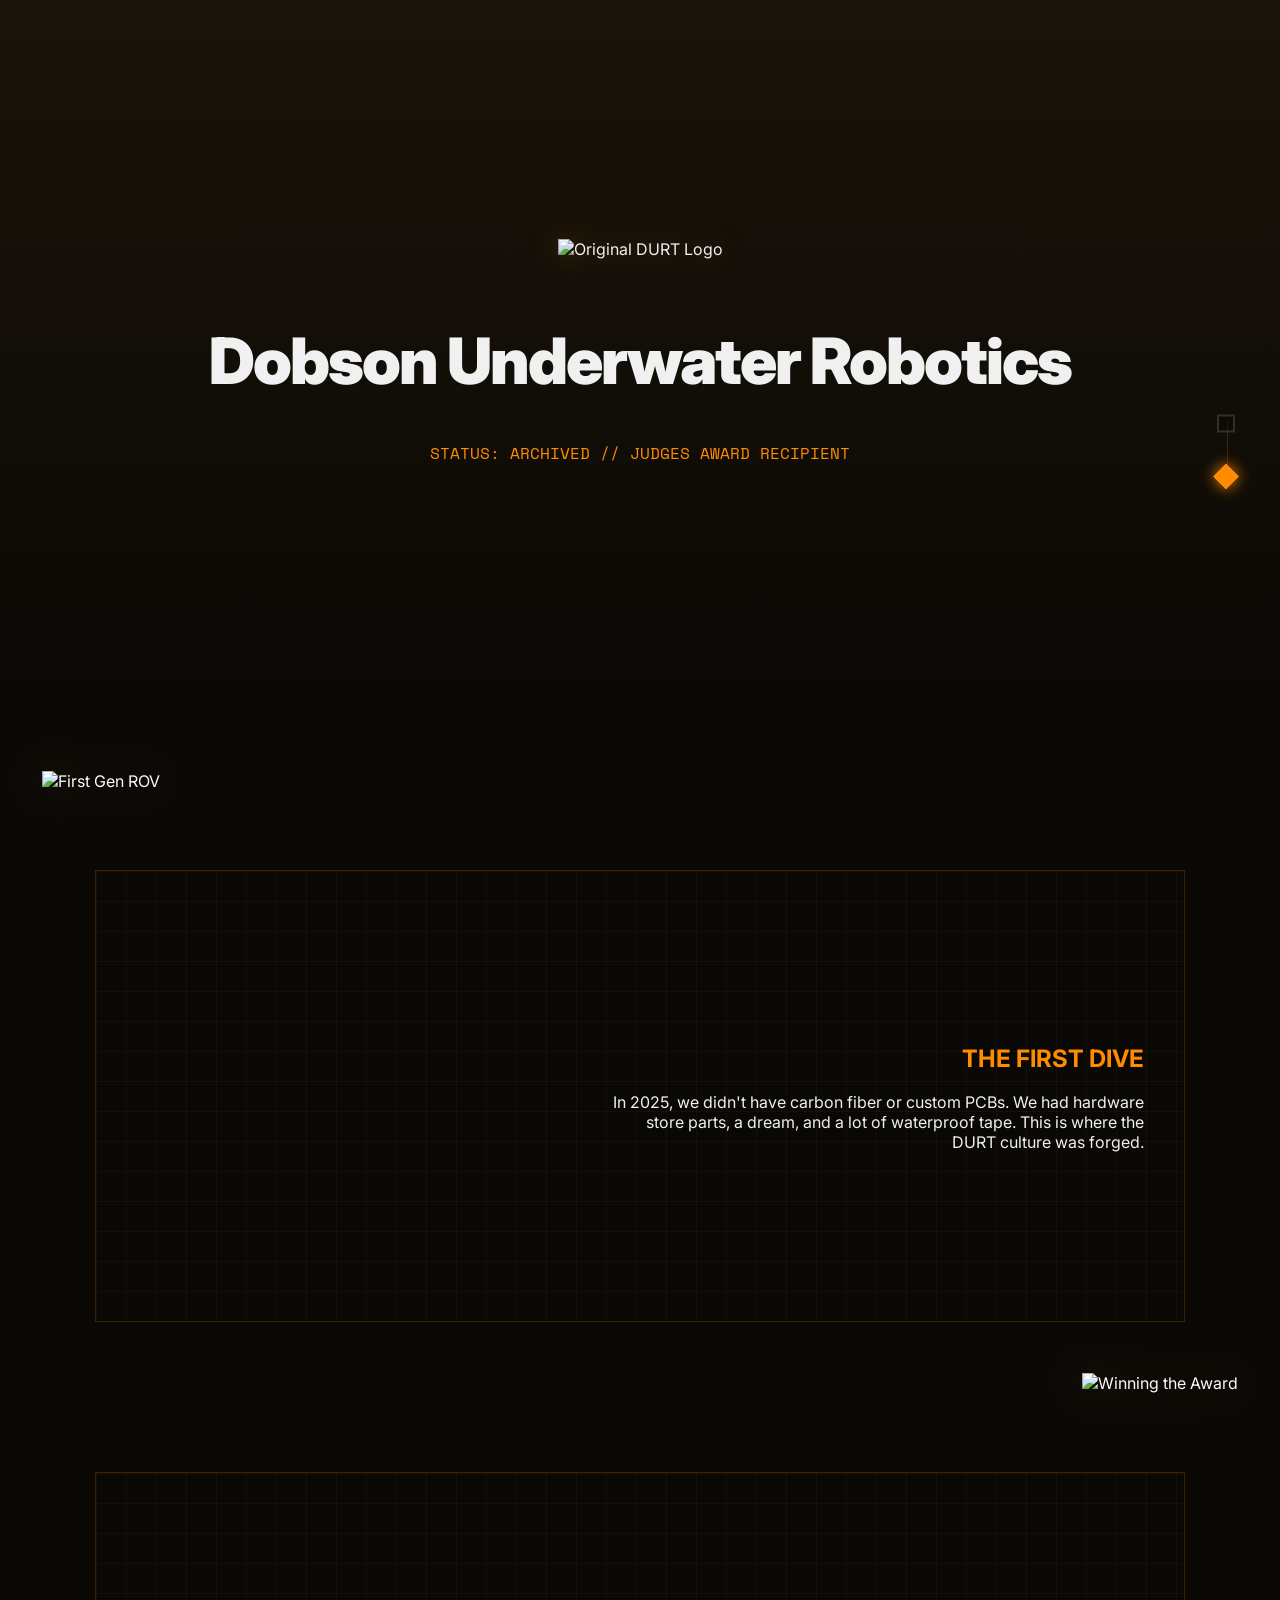
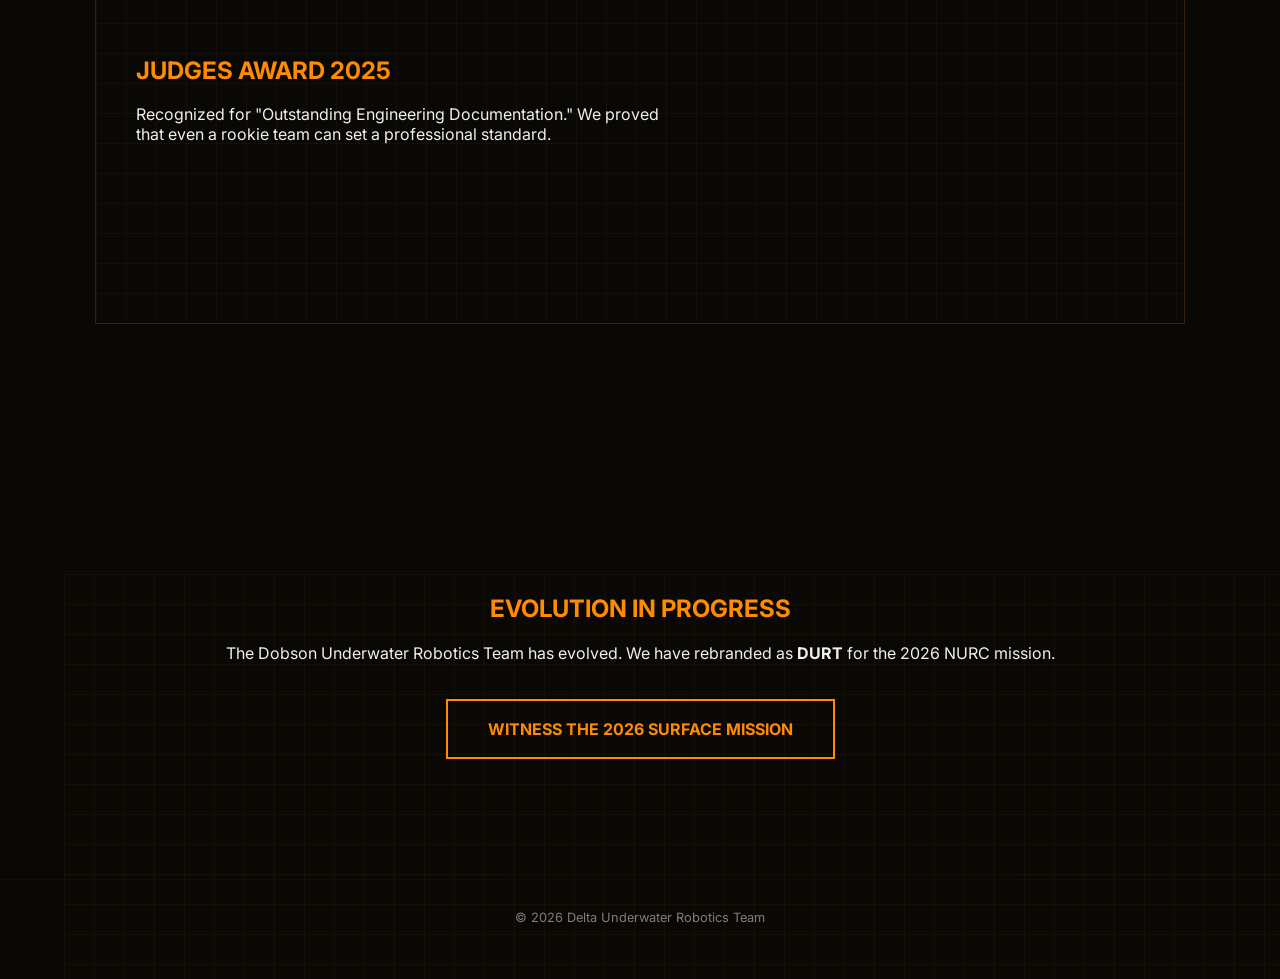
==== 2025.html @ 429af589 "Established Foundation for future additions" ====
<!doctype html>
<html lang="en">
  <head>
    <meta charset="UTF-8" />
    <meta name="viewport" content="width=device-width, initial-scale=1.0" />
    <title>DURT | The Roots 2025</title>
    <link rel="stylesheet" href="style.css" />
    <link
      href="https://fonts.googleapis.com/css2?family=Inter:wght@400;900&family=Space+Mono&display=swap"
      rel="stylesheet"
    />
  </head>
  <body class="roots-theme">
    <nav class="depth-nav">
      <div class="nav-track">
        <a href="index.html" class="nav-item" id="link-2026">
          <span class="nav-label">2026: SURFACE</span>
          <div class="nav-dot"></div>
        </a>
        <a href="2025.html" class="nav-item" id="link-2025">
          <span class="nav-label">2025: ROOTS</span>
          <div class="nav-dot"></div>
        </a>
      </div>
    </nav>
    <header class="roots-hero">
      <div class="reveal">
        <img src="old-logo.png" alt="Original DURT Logo" class="legacy-logo" />
        <h1 class="industrial-text">Dobson Underwater Robotics</h1>
        <p class="mono">STATUS: ARCHIVED // JUDGES AWARD RECIPIENT</p>
      </div>
    </header>
    <section class="blueprint-wrapper reveal">
      <div class="blueprint-grid"></div>
      <img
        src="v1-rov-cutout.png"
        alt="First Gen ROV"
        class="floating-img img-left"
      />
      <div class="caption cap-left">
        <strong>V.1 "The Mustang"</strong><br />PVC Chassis / Tethered Control
      </div>
      <div class="content content-right">
        <h2 class="orange-text">The First Dive</h2>
        <p>
          In 2025, we didn't have carbon fiber or custom PCBs. We had hardware
          store parts, a dream, and a lot of waterproof tape. This is where the
          DURT culture was forged.
        </p>
      </div>
    </section>
    <section class="blueprint-wrapper reveal">
      <div class="blueprint-grid"></div>
      <div class="content content-left">
        <h2 class="orange-text">Judges Award 2025</h2>
        <p>
          Recognized for "Outstanding Engineering Documentation." We proved that
          even a rookie team can set a professional standard.
        </p>
      </div>
      <img
        src="award-2025.png"
        alt="Winning the Award"
        class="floating-img img-right"
      />
    </section>
    <section class="rebrand-footer reveal">
      <div class="blueprint-grid"></div>
      <div class="footer-content">
        <h2 class="orange-text">Evolution in Progress</h2>
        <p>
          The Dobson Underwater Robotics Team has evolved. We have rebranded as
          <strong>DURT</strong> for the 2026 NURC mission.
        </p>
        <a href="index.html" class="rebrand-btn"
          >Witness the 2026 Surface Mission</a
        >
      </div>
    </section>
    <div class="bottom-bar">&copy; 2026 Delta Underwater Robotics Team</div>
    <script src="script.js"></script>
  </body>
</html>
---- style.css ----
/*! GLOBAL VARIABLES ==========================================================================*/
:root {
    --bg: #020b14;
    --accent: #48cae4;
    --deep-blue: #0b1e33;
    --gold: #ffcc00;
    --white: #e0f2f1;
}

body {
    background-color: var(--bg);
    color: var(--white);
    font-family: 'Inter', sans-serif;
    margin: 0;
    overflow-x: hidden;
}

/*! REVEAL ON SCROLL ==========================================================================*/
.reveal {
    opacity: 0;
    transform: translateY(40px);
    transition: 1s cubic-bezier(0.17, 0.67, 0.83, 0.67);
}

.reveal.active {
    opacity: 1;
    transform: translateY(0);
}

/*! DEPTH NAV ==================================================================================*/
.depth-nav {
    position: fixed;
    right: 40px;
    top: 50%;
    transform: translateY(-50%);
    z-index: 2000;
}

.nav-track {
    display: flex;
    flex-direction: column;
    align-items: flex-end;
    gap: 35px;
    position: relative;
    padding-right: 5px;
}

.nav-track::before {
    content: '';
    position: absolute;
    right: 12px;
    top: 5px;
    bottom: 5px;
    width: 1px;
    background: rgba(255, 255, 255, 0.1);
    z-index: -1;
}

.nav-item {
    display: flex;
    align-items: center;
    text-decoration: none;
    transition: 0.3s ease;
    opacity: 0.5;
}

.nav-item:hover,
.nav-active-state {
    opacity: 1;
}

.nav-label {
    font-size: 0.65rem;
    letter-spacing: 2px;
    font-weight: 900;
    margin-right: 15px;
    color: white;
    opacity: 0;
    transform: translateX(10px);
    transition: 0.3s ease;
    pointer-events: none;
}

.nav-item:hover .nav-label {
    opacity: 1;
    transform: translateX(0);
}

.nav-dot {
    width: 14px;
    height: 14px;
    border: 2px solid rgba(255, 255, 255, 0.3);
    background: var(--bg);
    transition: 0.4s cubic-bezier(0.175, 0.885, 0.32, 1.275);
    z-index: 2;
}

/*! 2026 DELTA PAGE ==================================================================================*/
.hero {
    height: 90vh;
    display: flex;
    align-items: center;
    justify-content: center;
    text-align: center;
    background: radial-gradient(circle at center, #0f2d4a 0%, var(--bg) 80%);
}

.hero-logo {
    width: 180px;
    margin-bottom: 20px;
    filter: drop-shadow(0 0 20px var(--accent));
}

.hero h1 {
    font-size: 4rem;
    font-weight: 900;
    margin: 0;
    text-transform: uppercase;
}

.wave-wrapper {
    position: relative;
    width: 85%;
    max-width: 1200px;
    height: 450px;
    margin: 200px auto;
    display: flex;
    align-items: center;
}

.wave-bg {
    position: absolute;
    width: 100%;
    height: 100%;
    background: var(--deep-blue);
    z-index: 1;
    transition: 0.5s ease;
}

.wave-left {
    border-radius: 30% 70% 70% 30% / 30% 30% 70% 70%;
    border-left: 5px solid var(--accent);
}

.wave-right {
    border-radius: 70% 30% 30% 70% / 30% 30% 70% 70%;
    border-right: 5px solid var(--accent);
}

body:not(.roots-theme) #link-2026 .nav-dot {
    background: var(--accent);
    border-color: var(--accent);
    box-shadow: 0 0 15px var(--accent);
    border-radius: 50% 50% 0 50%;
}

/*! 2025 DOBSON PAGE ==================================================================================*/
.roots-theme {
    --bg: #0a0805;
    --accent: #ff8c00;
    --industrial-gray: #2a2a2a;
    --white: #f0f0f0;
}

.roots-hero {
    height: 80vh;
    display: flex;
    align-items: center;
    justify-content: center;
    text-align: center;
    background: linear-gradient(to bottom, #1a140a, #0a0805);
}

.legacy-logo {
    width: 300px;
    margin-bottom: 20px;
    filter: drop-shadow(0 0 15px rgba(255, 140, 0, 0.3));
}

.industrial-text {
    font-weight: 900;
    letter-spacing: -2px;
    font-size: 4rem;
}

.blueprint-wrapper {
    position: relative;
    width: 85%;
    max-width: 1200px;
    height: 450px;
    margin: 150px auto;
    display: flex;
    align-items: center;
    border: 1px solid rgba(255, 140, 0, 0.2);
}

.blueprint-grid {
    position: absolute;
    width: 100%;
    height: 100%;
    background-image:
        linear-gradient(rgba(255, 140, 0, 0.05) 1px, transparent 1px),
        linear-gradient(90deg, rgba(255, 140, 0, 0.05) 1px, transparent 1px);
    background-size: 30px 30px;
    z-index: 1;
}

.roots-theme .nav-track::before {
    background: rgba(255, 140, 0, 0.2);
}

.roots-theme #link-2025 .nav-dot {
    background: #ff8c00;
    border-color: #ff8c00;
    box-shadow: 0 0 15px #ff8c00;
    transform: rotate(45deg);
    border-radius: 0;
}

/*! IMAGE CONTENT & POSITIONING ==========================================================================*/
.floating-img {
    position: absolute;
    top: -100px;
    height: 140%;
    z-index: 5;
    filter: drop-shadow(0 20px 40px rgba(0, 0, 0, 0.8));
    transition: transform 0.5s ease;
}

.img-left {
    left: -5%;
}

.img-right {
    right: -5%;
}

.roots-theme .floating-img {
    filter: drop-shadow(0 0 20px rgba(255, 140, 0, 0.2)) contrast(1.1);
}

.content {
    position: relative;
    z-index: 10;
    width: 50%;
    padding: 40px;
}

.content-right {
    margin-left: auto;
    text-align: right;
}

.content-left {
    margin-right: auto;
    text-align: left;
}

.caption {
    position: absolute;
    z-index: 20;
    background: var(--white);
    color: var(--bg);
    padding: 10px 15px;
    border-radius: 5px;
    font-size: 0.8rem;
    opacity: 0;
    transform: translateY(20px);
    transition: 0.4s;
}

.cap-left {
    left: 15%;
    top: -20px;
}

.cap-right {
    right: 15%;
    top: -20px;
}

.wave-wrapper:hover .caption,
.blueprint-wrapper:hover .caption {
    opacity: 1;
    transform: translateY(0);
}

.wave-wrapper:hover .floating-img,
.blueprint-wrapper:hover .floating-img {
    transform: scale(1.05) rotate(2deg);
}

/*! TIMELINE ==================================================================================*/
.timeline-section {
    padding: 100px 5%;
    text-align: center;
}

.timeline-container {
    display: flex;
    gap: 20px;
    overflow-x: auto;
    padding: 40px 0;
    scrollbar-width: none;
}

.timeline-card {
    min-width: 300px;
    background: rgba(255, 255, 255, 0.05);
    padding: 30px;
    border-radius: 20px;
    border-bottom: 4px solid var(--deep-blue);
}

.highlighted {
    border-color: var(--gold);
    background: rgba(255, 204, 0, 0.1);
}

/*! FOOTERS ==================================================================================*/
.donate-footer,
.rebrand-footer {
    position: relative;
    padding: 100px 5% 120px 5%;
    text-align: center;
    z-index: 10;
}

.donate-btn,
.rebrand-btn {
    position: relative;
    z-index: 100;
    display: inline-block;
    margin-top: 20px;
    padding: 18px 40px;
    text-decoration: none;
    font-weight: bold;
    transition: 0.3s;
    cursor: pointer;
}

.donate-btn {
    background: var(--accent);
    color: var(--bg);
    border-radius: 50px;
    box-shadow: 0 10px 30px rgba(72, 202, 228, 0.3);
}

.donate-btn:hover {
    transform: scale(1.05);
    background: var(--white);
}

.rebrand-btn {
    border: 2px solid var(--accent);
    color: var(--accent);
    text-transform: uppercase;
}

.rebrand-btn:hover {
    background: var(--accent);
    color: black;
    box-shadow: 0 0 30px var(--accent);
}

.bottom-bar {
    width: 100%;
    padding: 30px 0;
    text-align: center;
    font-size: 0.8rem;
    opacity: 0.5;
    background: transparent;
    border-top: 1px solid rgba(255, 255, 255, 0.05);
    position: relative;
    z-index: 10;
}

/*! MISC ==================================================================================*/
.mono {
    font-family: 'Space Mono', monospace;
    color: var(--accent);
}

.orange-text {
    color: var(--accent);
    text-transform: uppercase;
}
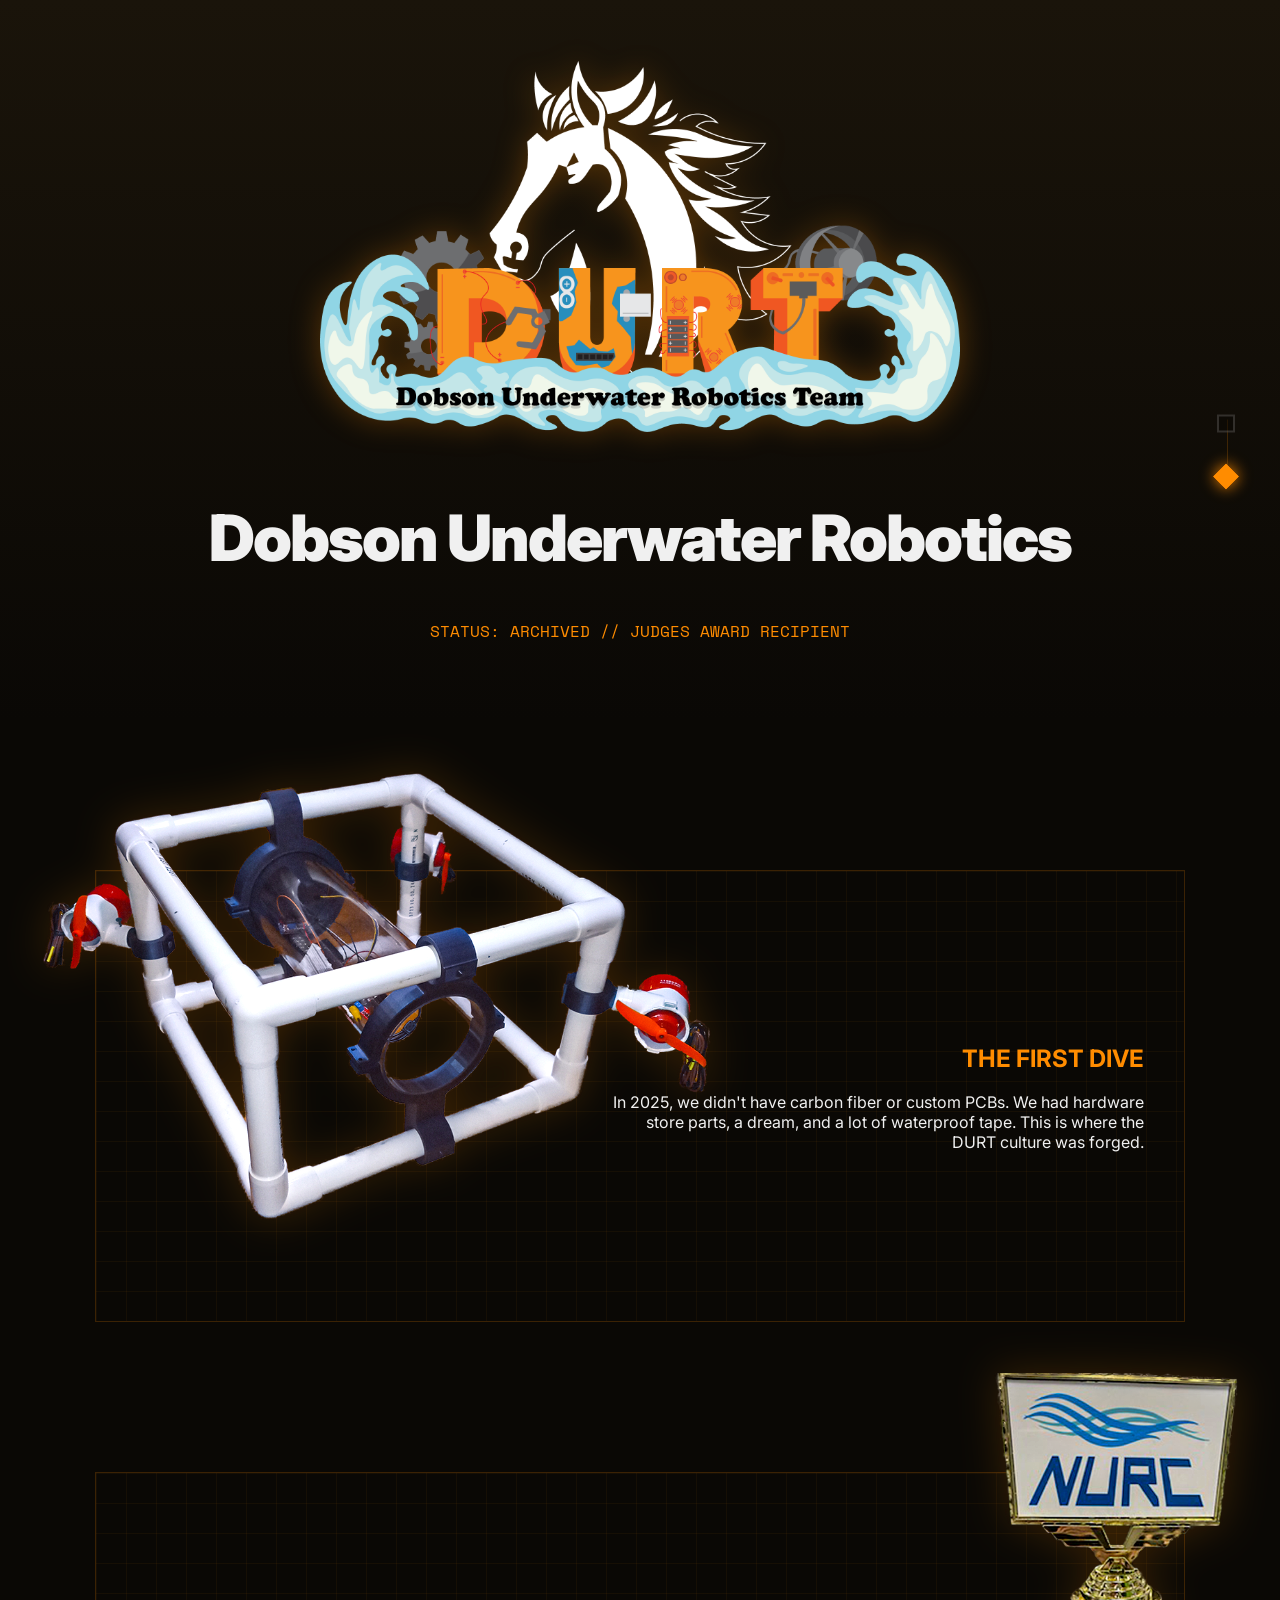
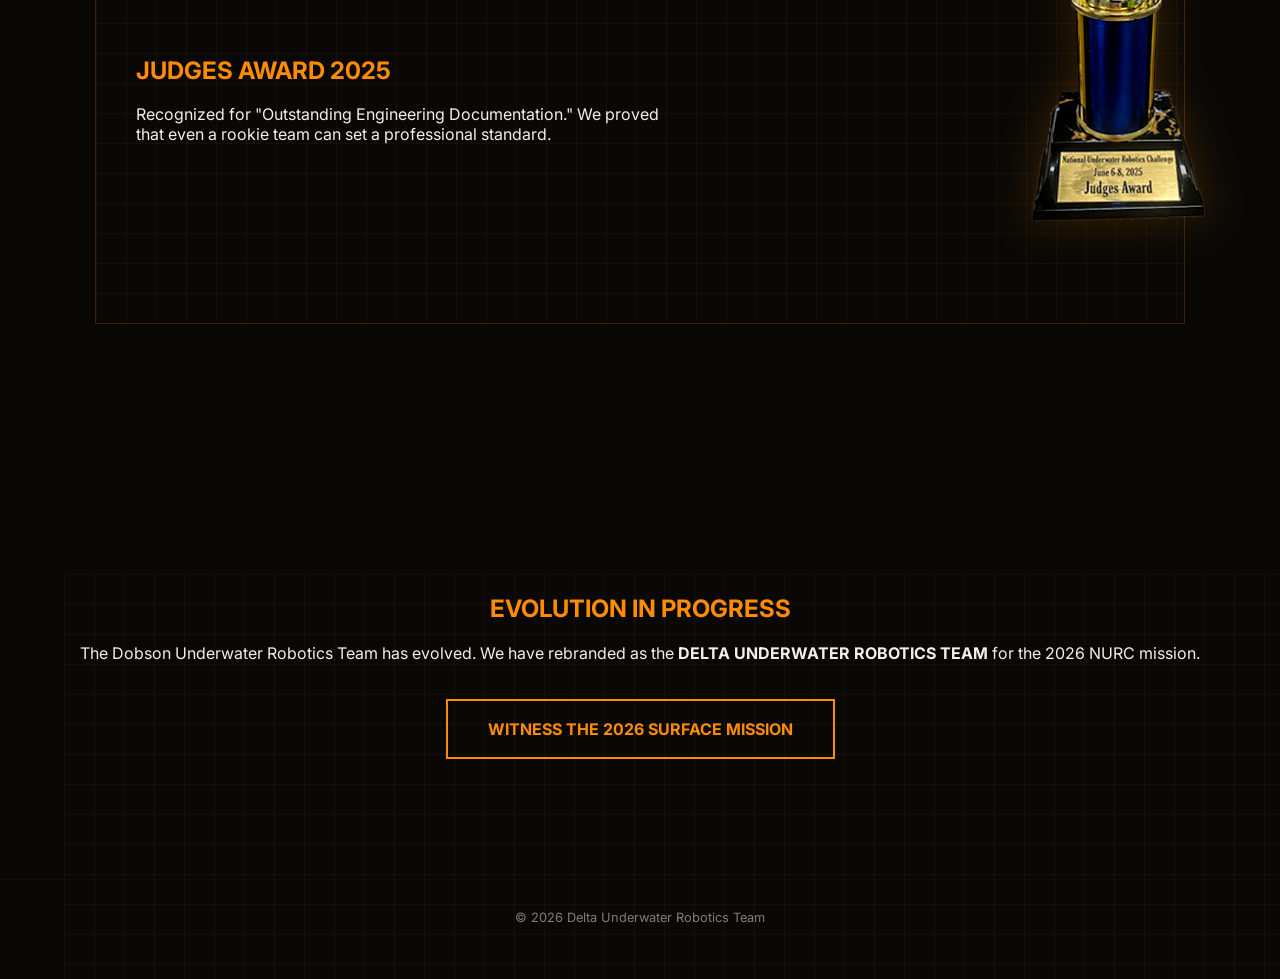
==== commit eaaeb93d: "Finished Base Website" ====
--- a/2025.html
+++ b/2025.html
@@ -3,7 +3,7 @@
   <head>
     <meta charset="UTF-8" />
     <meta name="viewport" content="width=device-width, initial-scale=1.0" />
-    <title>DURT | The Roots 2025</title>
+    <title>DURT | NURC 2025</title>
     <link rel="stylesheet" href="style.css" />
     <link
       href="https://fonts.googleapis.com/css2?family=Inter:wght@400;900&family=Space+Mono&display=swap"
@@ -11,6 +11,7 @@
     />
   </head>
   <body class="roots-theme">
+    <div class="scroll-progress"></div>
     <nav class="depth-nav">
       <div class="nav-track">
         <a href="index.html" class="nav-item" id="link-2026">
@@ -25,7 +26,11 @@
     </nav>
     <header class="roots-hero">
       <div class="reveal">
-        <img src="old-logo.png" alt="Original DURT Logo" class="legacy-logo" />
+        <img
+          src="Images/Old-DURT-Logo.png"
+          alt="Original DURT Logo"
+          class="legacy-logo"
+        />
         <h1 class="industrial-text">Dobson Underwater Robotics</h1>
         <p class="mono">STATUS: ARCHIVED // JUDGES AWARD RECIPIENT</p>
       </div>
@@ -33,12 +38,12 @@
     <section class="blueprint-wrapper reveal">
       <div class="blueprint-grid"></div>
       <img
-        src="v1-rov-cutout.png"
+        src="Images/ROV.png"
         alt="First Gen ROV"
         class="floating-img img-left"
       />
       <div class="caption cap-left">
-        <strong>V.1 "The Mustang"</strong><br />PVC Chassis / Tethered Control
+        <strong>V.1 "GURT"</strong><br />PVC Chassis / Motor Controls
       </div>
       <div class="content content-right">
         <h2 class="orange-text">The First Dive</h2>
@@ -59,7 +64,7 @@
         </p>
       </div>
       <img
-        src="award-2025.png"
+        src="Images/Judges Award.png"
         alt="Winning the Award"
         class="floating-img img-right"
       />
@@ -70,7 +75,9 @@
         <h2 class="orange-text">Evolution in Progress</h2>
         <p>
           The Dobson Underwater Robotics Team has evolved. We have rebranded as
-          <strong>DURT</strong> for the 2026 NURC mission.
+          the
+          <strong>DELTA UNDERWATER ROBOTICS TEAM</strong> for the 2026 NURC
+          mission.
         </p>
         <a href="index.html" class="rebrand-btn"
           >Witness the 2026 Surface Mission</a
--- a/style.css
+++ b/style.css
@@ -106,9 +106,9 @@
 }
 
 .hero-logo {
-    width: 180px;
+    width: 25%;
     margin-bottom: 20px;
-    filter: drop-shadow(0 0 20px var(--accent));
+    filter: drop-shadow(0 0 5px var(--accent));
 }
 
 .hero h1 {
@@ -118,40 +118,168 @@
     text-transform: uppercase;
 }
 
-.wave-wrapper {
-    position: relative;
-    width: 85%;
-    max-width: 1200px;
-    height: 450px;
-    margin: 200px auto;
-    display: flex;
-    align-items: center;
-}
-
-.wave-bg {
-    position: absolute;
-    width: 100%;
-    height: 100%;
-    background: var(--deep-blue);
-    z-index: 1;
-    transition: 0.5s ease;
-}
-
-.wave-left {
-    border-radius: 30% 70% 70% 30% / 30% 30% 70% 70%;
-    border-left: 5px solid var(--accent);
-}
-
-.wave-right {
-    border-radius: 70% 30% 30% 70% / 30% 30% 70% 70%;
-    border-right: 5px solid var(--accent);
-}
-
 body:not(.roots-theme) #link-2026 .nav-dot {
     background: var(--accent);
     border-color: var(--accent);
     box-shadow: 0 0 15px var(--accent);
     border-radius: 50% 50% 0 50%;
+}
+
+.team-photo-section {
+    padding: 100px 0;
+    display: flex;
+    justify-content: center;
+    background: radial-gradient(circle, rgba(72, 202, 228, 0.05) 0%, transparent 70%);
+}
+
+.viewport-frame {
+    position: relative;
+    width: 80%;
+    max-width: 1000px;
+    padding: 15px;
+    background: rgba(255, 255, 255, 0.02);
+    border: 1px solid rgba(255, 255, 255, 0.1);
+    overflow: hidden;
+}
+
+.team-photo {
+    width: 100%;
+    display: block;
+    filter: contrast(1.1) brightness(0.9) saturate(1.1);
+    transition: 0.5s ease;
+}
+
+.viewport-frame:hover .team-photo {
+    filter: contrast(1.2) brightness(1);
+}
+
+.corner-brackets {
+    position: absolute;
+    width: 30px;
+    height: 30px;
+    border: 2px solid var(--accent);
+    z-index: 10;
+}
+
+.top-left {
+    top: 0;
+    left: 0;
+    border-right: none;
+    border-bottom: none;
+}
+
+.top-right {
+    top: 0;
+    right: 0;
+    border-left: none;
+    border-bottom: none;
+}
+
+.bottom-left {
+    bottom: 0;
+    left: 0;
+    border-right: none;
+    border-top: none;
+}
+
+.bottom-right {
+    bottom: 0;
+    right: 0;
+    border-left: none;
+    border-top: none;
+}
+
+.photo-overlay {
+    position: absolute;
+    bottom: 25px;
+    left: 25px;
+    right: 25px;
+    display: flex;
+    justify-content: space-between;
+    font-size: 0.7rem;
+    color: var(--accent);
+    text-shadow: 0 0 10px var(--accent);
+}
+
+.scanline {
+    position: absolute;
+    top: 0;
+    left: 0;
+    width: 100%;
+    height: 100%;
+    background: linear-gradient(to bottom,
+            transparent 50%,
+            rgba(72, 202, 228, 0.02) 50%);
+    background-size: 100% 4px;
+    z-index: 5;
+    pointer-events: none;
+}
+
+/*! ORGANIC WAVE BG =====================================*/
+
+.wave-wrapper {
+    position: relative;
+    width: 85%;
+    max-width: 1200px;
+    height: 450px;
+    margin: 200px auto;
+    display: flex;
+    align-items: center;
+}
+
+.wave-wrapper::before {
+    content: '';
+    position: absolute;
+    width: 80%;
+    height: 80%;
+    background: var(--accent);
+    filter: blur(120px);
+    opacity: 0.05;
+    z-index: 0;
+}
+
+.wave-bg {
+    position: absolute;
+    width: 100%;
+    height: 100%;
+    background: linear-gradient(135deg, var(--deep-blue) 0%, #051320 100%);
+    z-index: 1;
+    transition: 0.8s ease-in-out;
+    clip-path: url(#wave-mask);
+    border-radius: 50%;
+    animation: underwater-sway 10s ease-in-out infinite;
+    box-shadow: inset 0 0 80px rgba(72, 202, 228, 0.05);
+    border: 1px solid rgba(72, 202, 228, 0.1);
+    will-change: transform;
+}
+
+.wave-left {
+    border-radius: 38% 62% 63% 37% / 41% 44% 56% 59%;
+    border-left: 4px solid var(--accent);
+}
+
+.wave-right {
+    border-radius: 65% 35% 34% 66% / 41% 44% 56% 59%;
+    border-right: 4px solid var(--accent);
+    animation-delay: -3s;
+}
+
+@keyframes underwater-sway {
+
+    0%,
+    100% {
+        transform: scale(1) rotate(0deg);
+    }
+
+    33% {
+        transform: scale(1.02) rotate(1deg);
+        border-radius: 45% 55% 50% 50% / 50% 50% 50% 50%;
+    }
+
+    66% {
+        transform: scale(0.98) rotate(-1deg);
+        border-radius: 50% 50% 45% 55% / 50% 55% 45% 50%;
+    }
 }
 
 /*! 2025 DOBSON PAGE ==================================================================================*/
@@ -172,7 +300,7 @@
 }
 
 .legacy-logo {
-    width: 300px;
+    width: 50%;
     margin-bottom: 20px;
     filter: drop-shadow(0 0 15px rgba(255, 140, 0, 0.3));
 }
@@ -221,7 +349,7 @@
 .floating-img {
     position: absolute;
     top: -100px;
-    height: 140%;
+    height: 100%;
     z-index: 5;
     filter: drop-shadow(0 20px 40px rgba(0, 0, 0, 0.8));
     transition: transform 0.5s ease;
@@ -292,29 +420,116 @@
 
 /*! TIMELINE ==================================================================================*/
 .timeline-section {
-    padding: 100px 5%;
+    padding: 100px 0;
     text-align: center;
 }
 
 .timeline-container {
     display: flex;
-    gap: 20px;
+    flex-wrap: nowrap;
+    padding: 150px 10vw;
     overflow-x: auto;
-    padding: 40px 0;
+    overflow-y: hidden;
+    position: relative;
+    scroll-behavior: smooth;
     scrollbar-width: none;
+    -webkit-overflow-scrolling: touch;
+}
+
+.timeline-container::before {
+    content: '';
+    position: absolute;
+    top: 50%;
+    left: 0;
+    width: 100%;
+    height: 2px;
+    background: rgba(255, 255, 255, 0.1);
+    z-index: 1;
+    transform: translateY(-50%);
+    pointer-events: none;
+}
+
+.timeline-container::-webkit-scrollbar {
+    display: none;
 }
 
 .timeline-card {
-    min-width: 300px;
-    background: rgba(255, 255, 255, 0.05);
-    padding: 30px;
-    border-radius: 20px;
-    border-bottom: 4px solid var(--deep-blue);
-}
-
-.highlighted {
-    border-color: var(--gold);
-    background: rgba(255, 204, 0, 0.1);
+    position: relative;
+    min-width: 280px;
+    margin: 0 20px;
+    padding: 25px;
+    background: rgba(255, 255, 255, 0.03);
+    border: 1px solid rgba(255, 255, 255, 0.1);
+    border-radius: 12px;
+    flex-shrink: 0;
+    transition: all 0.4s cubic-bezier(0.25, 1, 0.5, 1);
+    z-index: 2;
+    backface-visibility: hidden;
+}
+
+.timeline-card:hover {
+    background: rgba(255, 255, 255, 0.08);
+    border-color: var(--accent);
+    z-index: 10;
+}
+
+.timeline-card:nth-child(odd):hover {
+    transform: translateY(-110px) scale(1.05);
+}
+
+.timeline-card:nth-child(even):hover {
+    transform: translateY(110px) scale(1.05);
+}
+
+.timeline-card::after {
+    content: '';
+    position: absolute;
+    width: 2px;
+    height: 112px;
+    background: var(--accent);
+    left: 50%;
+    transform: translateX(-50%);
+    transition: transform 0.4s ease, height 0.4s ease;
+}
+
+.timeline-card:nth-child(odd) {
+    transform: translateY(-110px);
+}
+
+.timeline-card:nth-child(odd)::after {
+    bottom: -112px;
+}
+
+.timeline-card:nth-child(even) {
+    transform: translateY(110px);
+}
+
+.timeline-card:nth-child(even)::after {
+    top: -112px;
+}
+
+.timeline-card:hover::after {
+    height: 118px;
+}
+
+.timeline-card.highlighted {
+    border-color: var(--gold) !important;
+    background: rgba(255, 204, 0, 0.05);
+}
+
+.timeline-card.highlighted:hover {
+    border-color: var(--gold) !important;
+    background: rgba(255, 204, 0, 0.12); /* Slightly brighter gold bg on hover */
+    box-shadow: 0 0 20px rgba(255, 204, 0, 0.2);
+}
+
+.timeline-card.highlighted::after {
+    background: var(--gold);
+}
+
+.timeline-card:last-child:not(.highlighted) {
+    box-shadow: 0 0 15px rgba(72, 202, 228, 0.1);
+    border-color: rgba(72, 202, 228, 0.4);
 }
 
 /*! FOOTERS ==================================================================================*/
@@ -343,7 +558,7 @@
     background: var(--accent);
     color: var(--bg);
     border-radius: 50px;
-    box-shadow: 0 10px 30px rgba(72, 202, 228, 0.3);
+    box-shadow: 0 5px 20px rgba(72, 202, 228, 0.3);
 }
 
 .donate-btn:hover {
@@ -360,7 +575,7 @@
 .rebrand-btn:hover {
     background: var(--accent);
     color: black;
-    box-shadow: 0 0 30px var(--accent);
+    box-shadow: 0 0 15px var(--accent);
 }
 
 .bottom-bar {
@@ -384,4 +599,22 @@
 .orange-text {
     color: var(--accent);
     text-transform: uppercase;
+}
+
+.donate-btn,
+.rebrand-btn,
+.nav-item {
+    user-select: none;
+    -webkit-user-drag: none;
+}
+
+.scroll-progress {
+    position: fixed;
+    top: 0;
+    left: 0;
+    width: 0%;
+    height: 3px;
+    background: var(--accent);
+    z-index: 3000;
+    box-shadow: 0 0 10px var(--accent);
 }
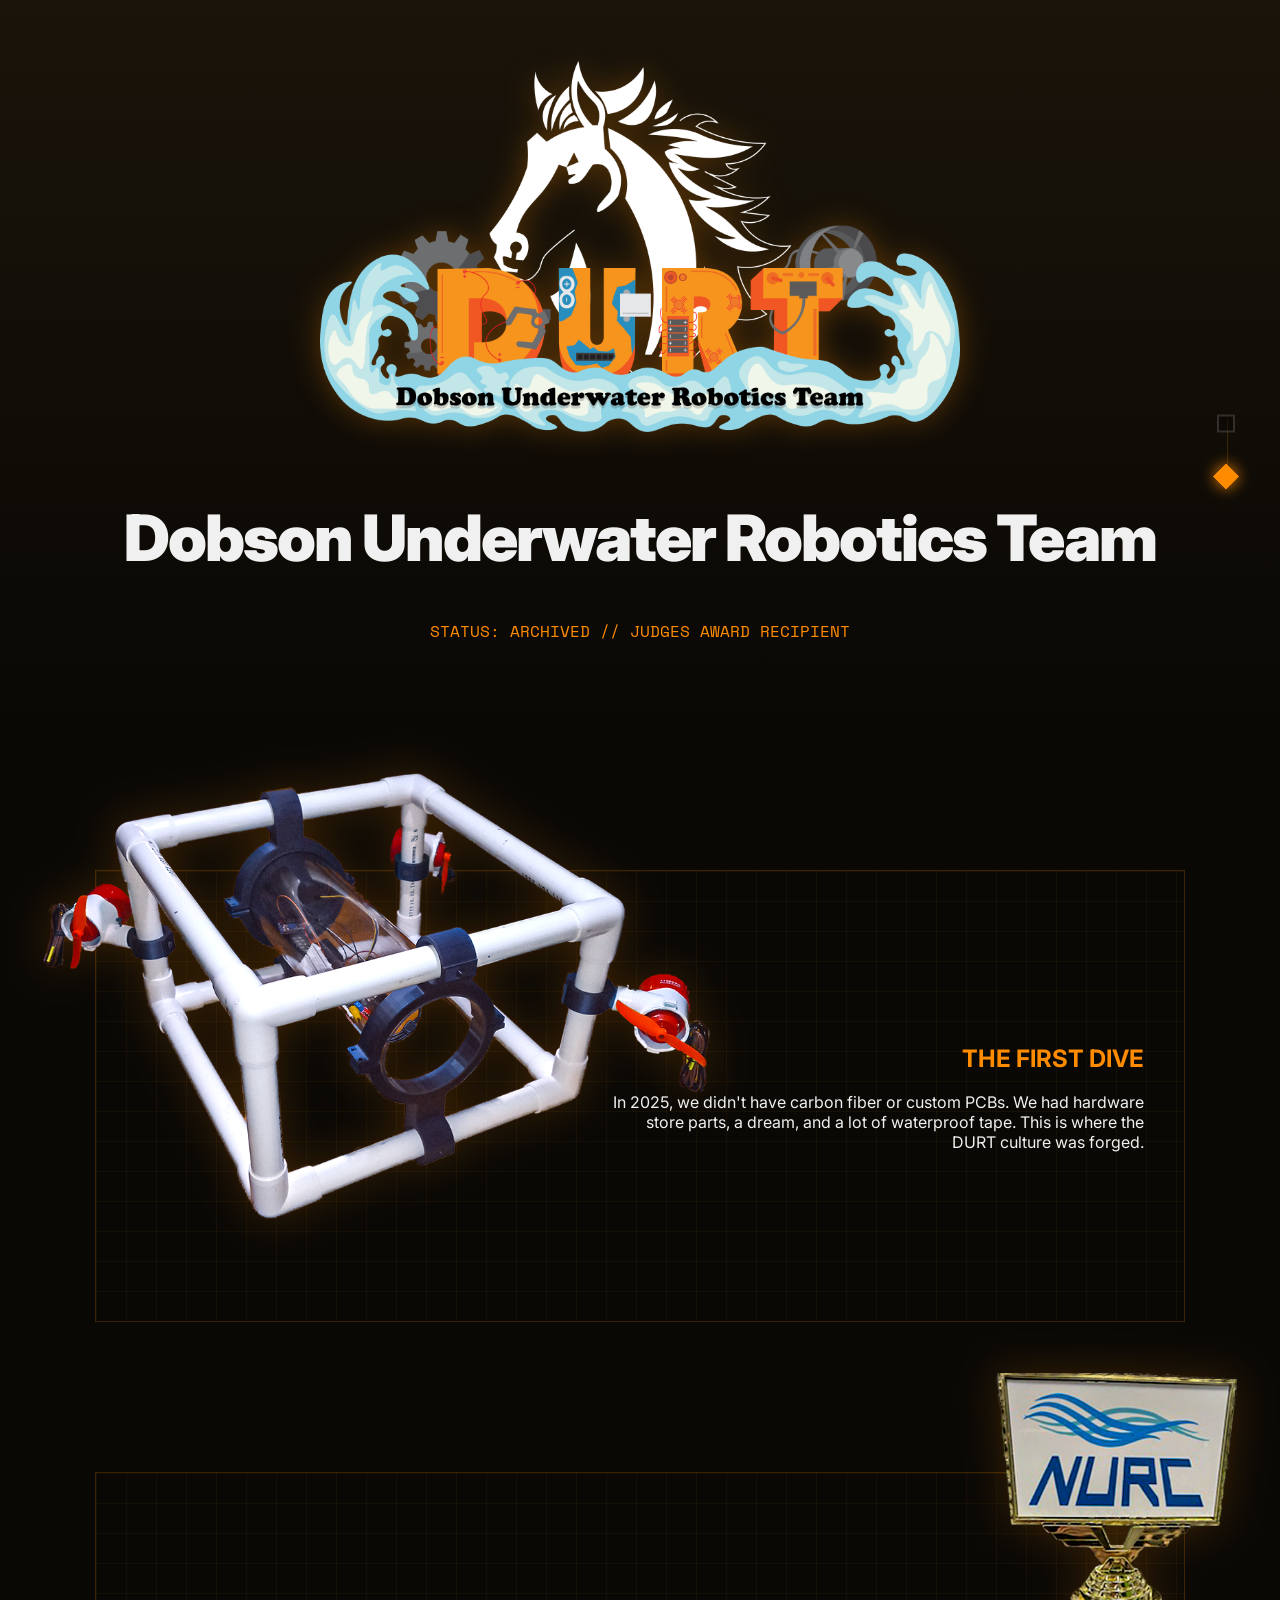
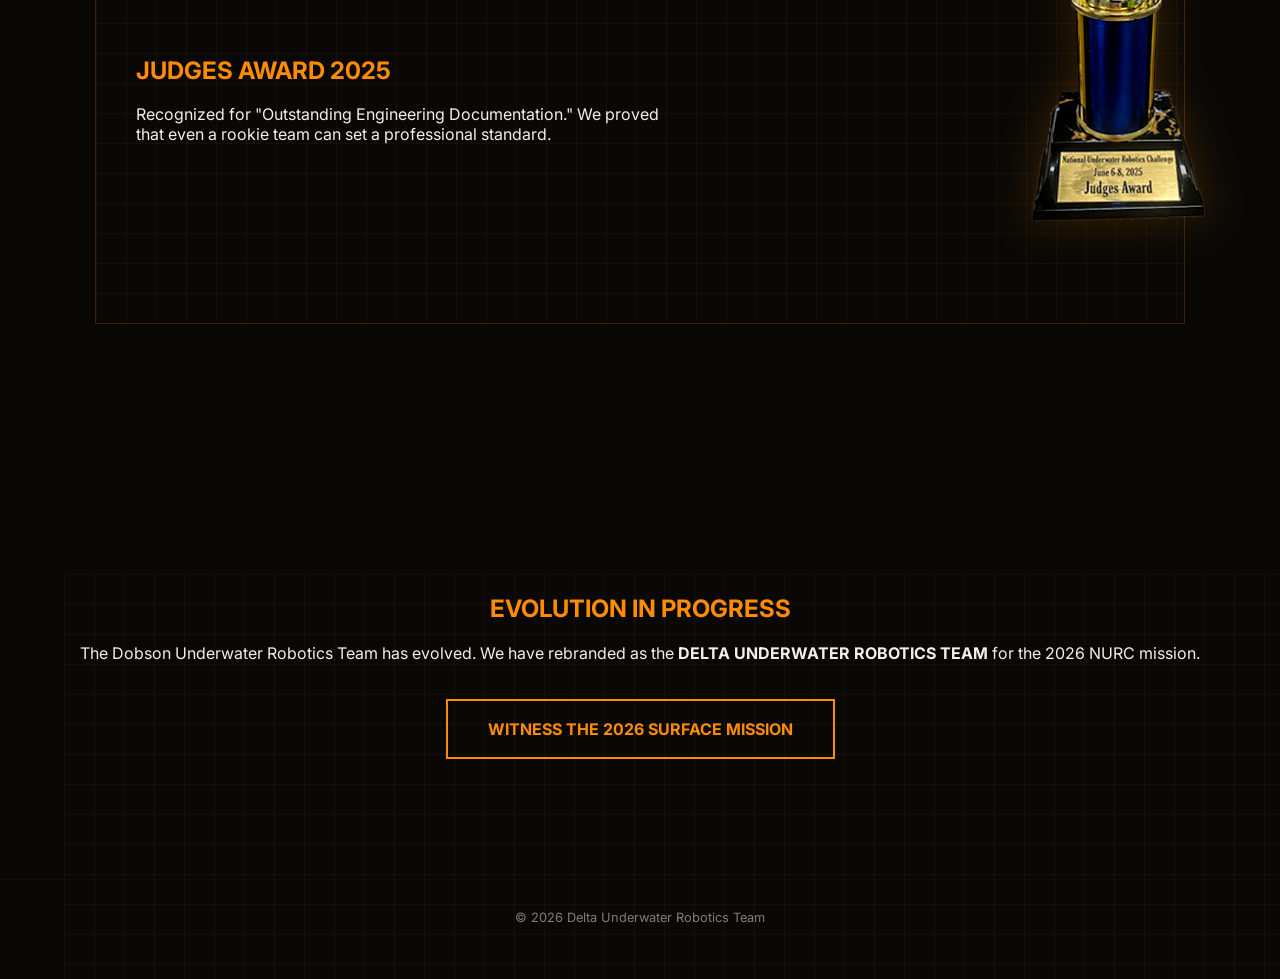
==== commit c727e200: "James Wants Stupid Team on H1" ====
--- a/2025.html
+++ b/2025.html
@@ -31,7 +31,7 @@
           alt="Original DURT Logo"
           class="legacy-logo"
         />
-        <h1 class="industrial-text">Dobson Underwater Robotics</h1>
+        <h1 class="industrial-text">Dobson Underwater Robotics Team</h1>
         <p class="mono">STATUS: ARCHIVED // JUDGES AWARD RECIPIENT</p>
       </div>
     </header>
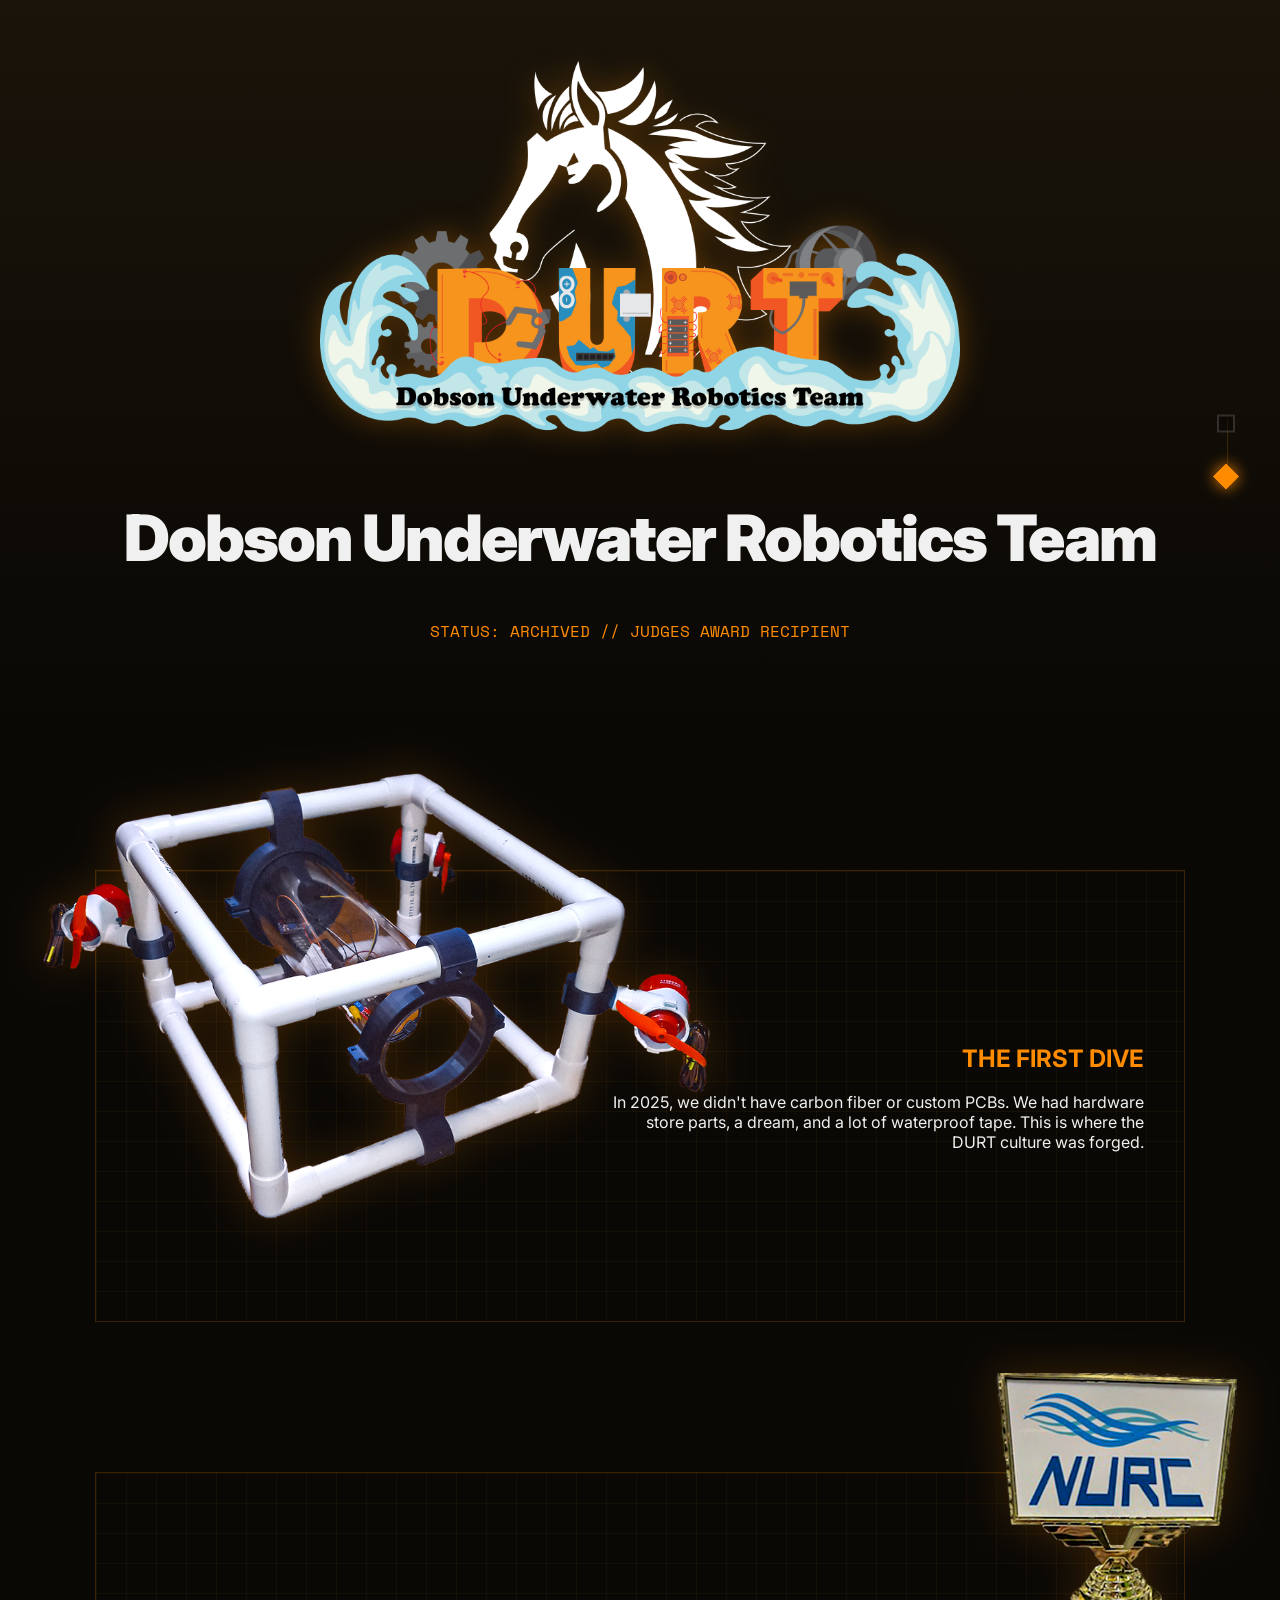
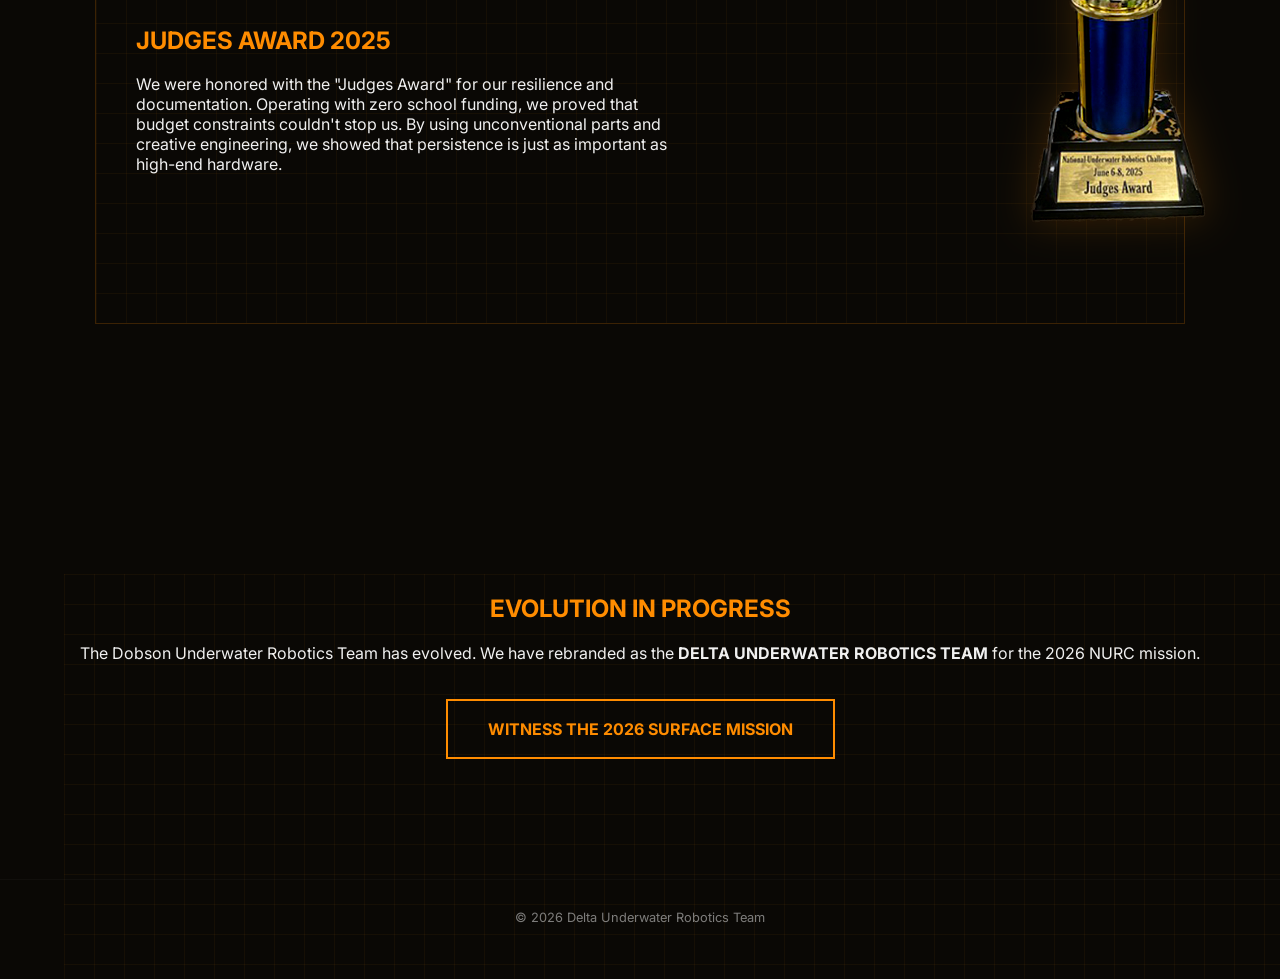
==== commit 12360edd: "Reworded some sections" ====
--- a/2025.html
+++ b/2025.html
@@ -59,8 +59,11 @@
       <div class="content content-left">
         <h2 class="orange-text">Judges Award 2025</h2>
         <p>
-          Recognized for "Outstanding Engineering Documentation." We proved that
-          even a rookie team can set a professional standard.
+          We were honored with the "Judges Award" for our resilience and
+          documentation. Operating with zero school funding, we proved that
+          budget constraints couldn't stop us. By using unconventional parts and
+          creative engineering, we showed that persistence is just as important
+          as high-end hardware.
         </p>
       </div>
       <img
--- a/style.css
+++ b/style.css
@@ -140,6 +140,8 @@
     background: rgba(255, 255, 255, 0.02);
     border: 1px solid rgba(255, 255, 255, 0.1);
     overflow: hidden;
+    justify-content: center;
+    text-align: center;
 }
 
 .team-photo {
@@ -346,6 +348,152 @@
 }
 
 /*! IMAGE CONTENT & POSITIONING ==========================================================================*/
+.hero-image-frame {
+    width: 100%;
+    max-width: 500px;
+    height: 300px;
+    margin: 0 auto;
+    background: #020b14;
+    border: 1px solid rgba(72, 202, 228, 0.2);
+    position: relative;
+    box-shadow: inset 0 0 50px rgba(0, 0, 0, 0.8);
+    z-index: 10;
+}
+
+.hud-container {
+    padding: 20px;
+    height: 100%;
+    display: flex;
+    flex-direction: column;
+    justify-content: center;
+    align-items: center;
+    color: var(--accent);
+    font-family: 'Space Mono', monospace;
+}
+
+.hud-corner {
+    position: absolute;
+    width: 20px;
+    height: 20px;
+    border: 2px solid var(--accent);
+}
+
+.tl {
+    top: 10px;
+    left: 10px;
+    border-right: none;
+    border-bottom: none;
+}
+
+.tr {
+    top: 10px;
+    right: 10px;
+    border-left: none;
+    border-bottom: none;
+}
+
+.bl {
+    bottom: 10px;
+    left: 10px;
+    border-right: none;
+    border-top: none;
+}
+
+.br {
+    bottom: 10px;
+    right: 10px;
+    border-left: none;
+    border-top: none;
+}
+
+.glitch-text {
+    font-size: 2.5rem;
+    font-weight: 900;
+    letter-spacing: 10px;
+    position: relative;
+    animation: textFlicker 3s linear infinite;
+}
+
+@keyframes textFlicker {
+
+    0%,
+    100% {
+        opacity: 1;
+    }
+
+    92% {
+        opacity: 1;
+    }
+
+    93% {
+        opacity: 0.5;
+    }
+
+    94% {
+        opacity: 0.8;
+    }
+
+    95% {
+        opacity: 0.2;
+    }
+
+    96% {
+        opacity: 1;
+    }
+}
+
+.status-subtext {
+    font-size: 0.8rem;
+    opacity: 0.7;
+    margin-top: 10px;
+}
+
+.scanning-line {
+    position: absolute;
+    width: 100%;
+    height: 2px;
+    background: rgba(72, 202, 228, 0.1);
+    top: 0;
+    left: 0;
+    animation: scan 4s linear infinite;
+}
+
+@keyframes scan {
+    0% {
+        top: 0;
+    }
+
+    100% {
+        top: 100%;
+    }
+}
+
+.loading-bar-container {
+    width: 100%;
+    height: 4px;
+    background: rgba(255, 255, 255, 0.1);
+    margin-top: 20px;
+    overflow: hidden;
+}
+
+.loading-bar {
+    width: 40%;
+    height: 100%;
+    background: var(--accent);
+    box-shadow: 0 0 10px var(--accent);
+    animation: loadingMove 2s ease-in-out infinite alternate;
+}
+
+@keyframes loadingMove {
+    0% {
+        transform: translateX(-100%);
+    }
+
+    100% {
+        transform: translateX(250%);
+    }
+}
+
 .floating-img {
     position: absolute;
     top: -100px;
@@ -532,6 +680,102 @@
     border-color: rgba(72, 202, 228, 0.4);
 }
 
+/*! SPONSORS ==================================================================================*/
+.sponsor-section {
+    padding: 80px 0;
+    display: flex;
+    justify-content: center;
+    background: radial-gradient(circle, rgba(72, 202, 228, 0.03) 0%, transparent);
+}
+
+.company-sponsors-container {
+    margin: 40px 0;
+    display: flex;
+    justify-content: center;
+}
+
+.sponsor-section .viewport-frame {
+    width: 90%;
+    max-width: 1100px;
+    text-align: center;
+    padding: 40px;
+}
+
+.donations-grid {
+    display: flex;
+    flex-wrap: wrap;
+    justify-content: center;
+    align-items: center;
+    gap: 50px;
+    margin-top: 30px;
+}
+
+.donor-field {
+    position: relative;
+    height: 200px;
+    width: 100%;
+    margin-top: 20px;
+    overflow: hidden;
+}
+
+.float-name {
+    position: absolute;
+    display: inline-block;
+    font-family: 'Inter', sans-serif;
+    color: var(--accent);
+    font-weight: 900;
+    font-size: 1.1rem;
+    text-transform: uppercase;
+    white-space: nowrap;
+    opacity: 0.5;
+    transition: opacity 0.3s ease, color 0.3s ease, text-shadow 0.3s ease;
+    cursor: crosshair;
+    user-select: none;
+}
+
+.float-name:hover {
+    opacity: 1;
+    color: var(--white);
+    text-shadow: 0 0 10px var(--accent), 0 0 15px var(--accent);
+    z-index: 10;
+}
+
+@keyframes underwaterFloat {
+    0% {
+        transform: translate(0, 0) rotate(0deg);
+    }
+
+    100% {
+        transform: translate(15px, -20px) rotate(var(--drift-rotation, 2deg));
+    }
+}
+
+.sponsor.logo {
+    max-width: 600px;
+    max-height: 240px;
+    filter: drop-shadow(0 0 15px rgba(72, 202, 228. 0.2));
+    opacity: 1;
+    border-radius: 15px;
+}
+
+.sponsor-logo:hover {
+    filter: grayscale(0) brightness(1) opacity(1);
+    transform: scale(1.1);
+}
+
+.sponsor-section .section-title {
+    color: var(--accent);
+    text-shadow: 0 0 10px var(--accent);
+    margin-bottom: 10px;
+}
+
+.sponsor-divider {
+    border: none;
+    border-top: 1px solid rgba(72, 202, 228, 0.2);
+    width: 60%;
+    margin: 20px auto;
+}
+
 /*! FOOTERS ==================================================================================*/
 .donate-footer,
 .rebrand-footer {
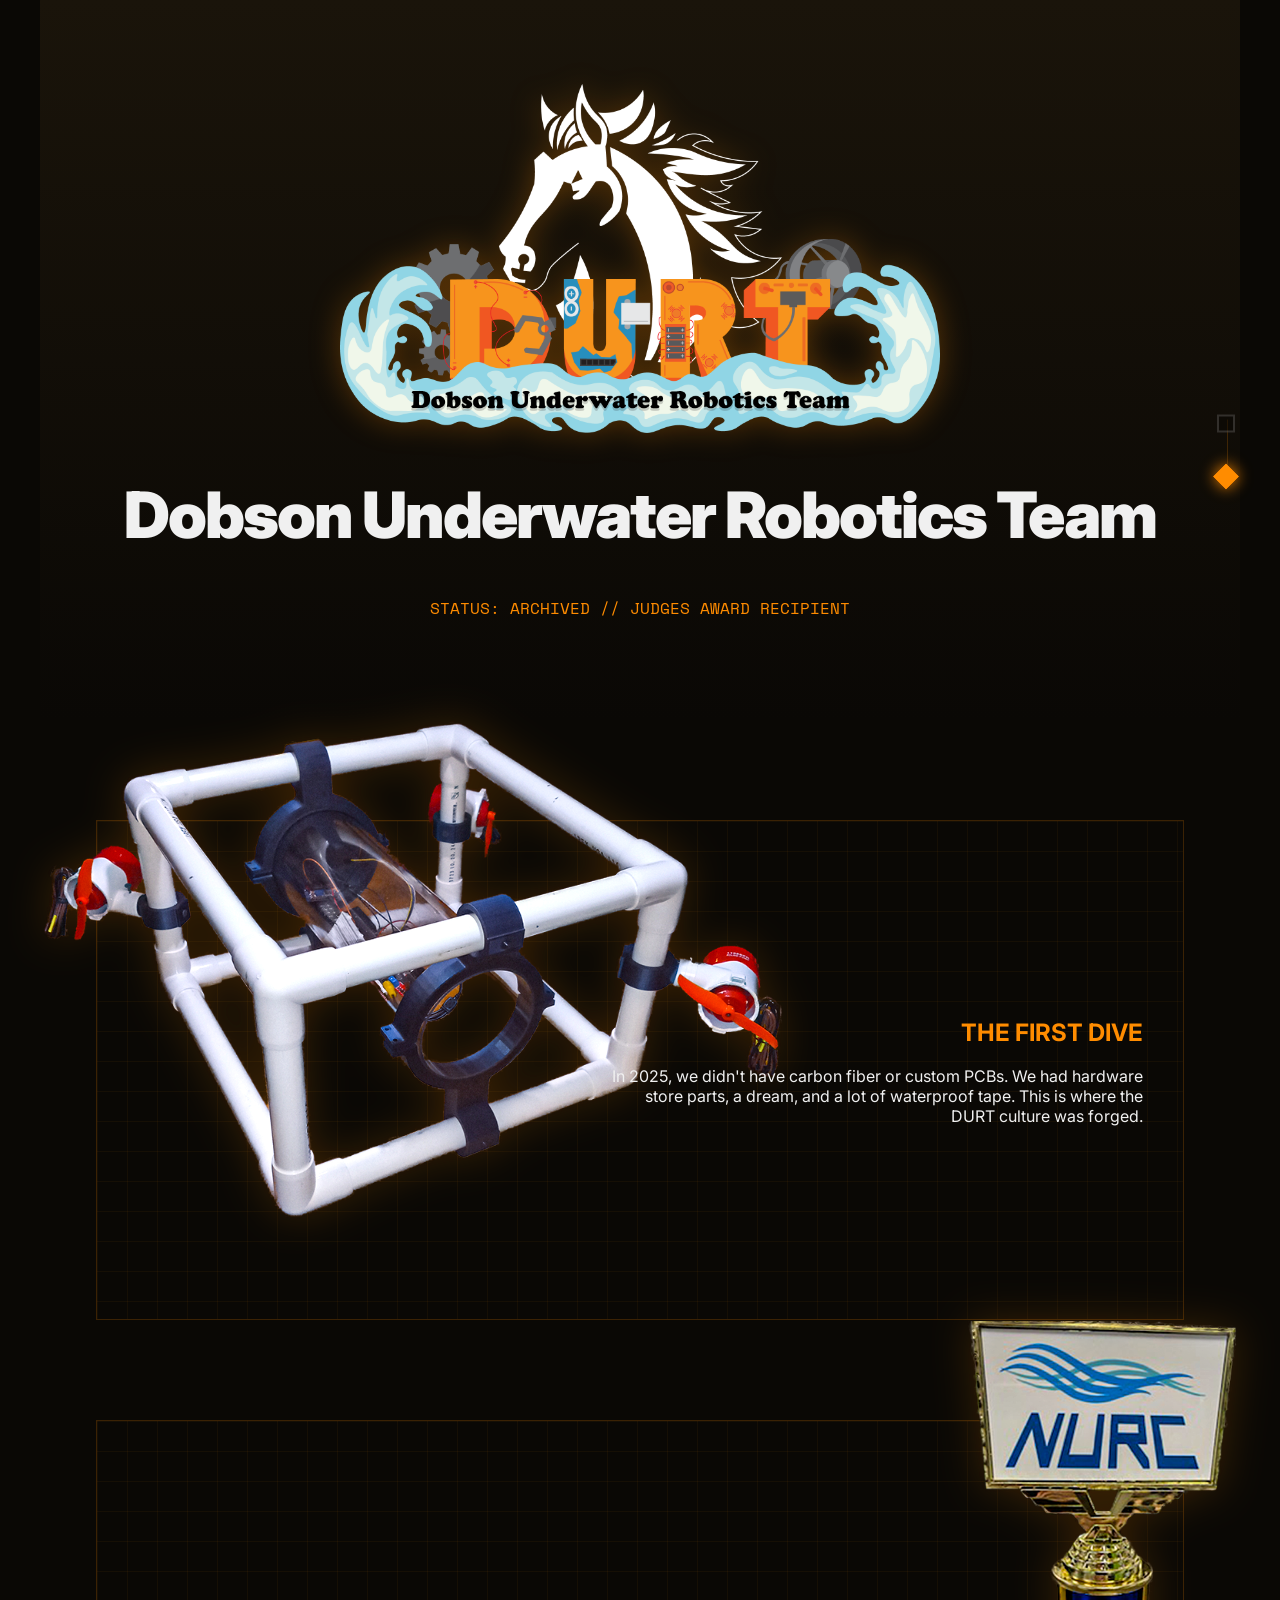
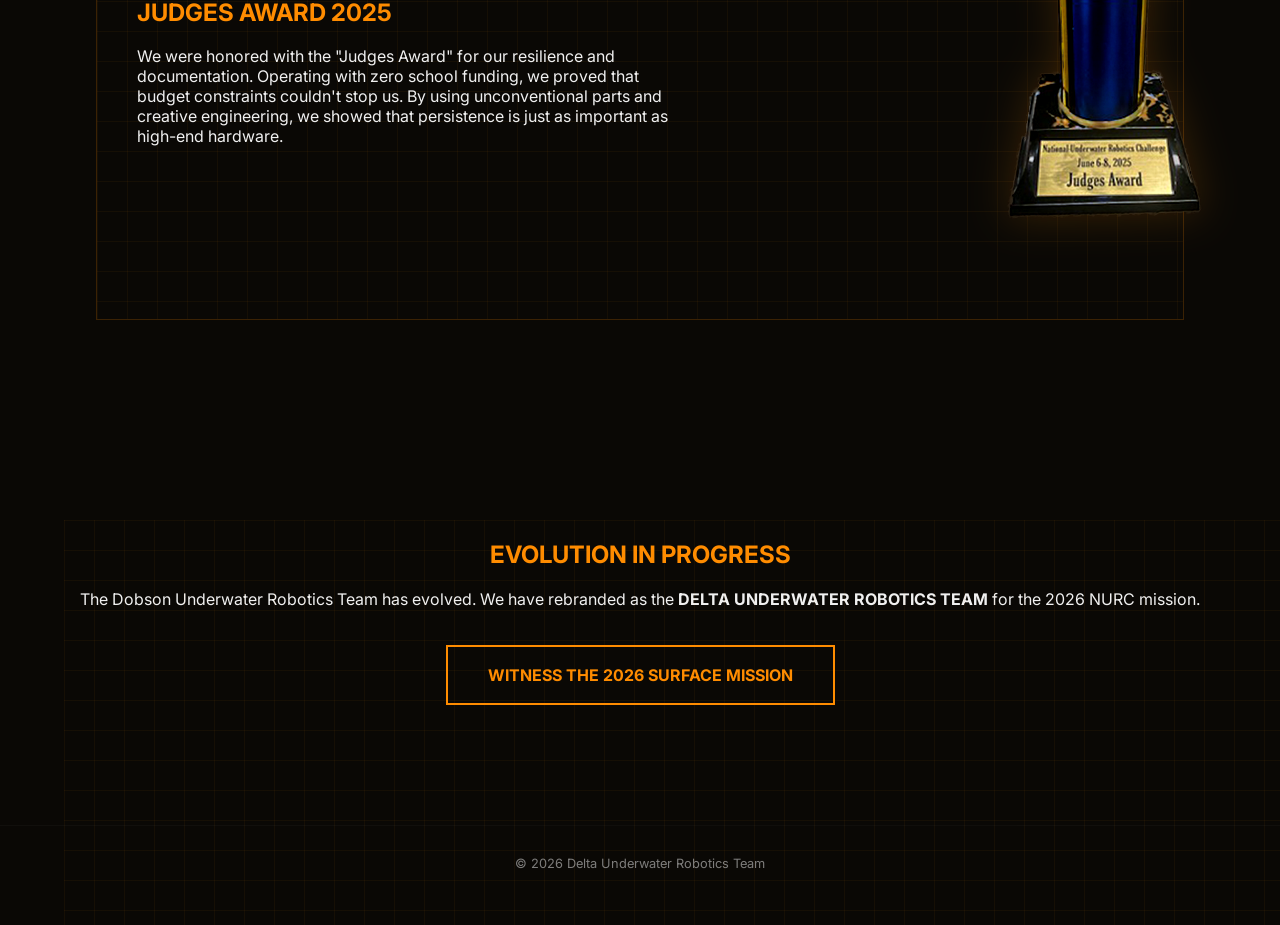
==== commit 5c740182: "Somwhat Mobile Friendly" ====
--- a/2025.html
+++ b/2025.html
@@ -3,6 +3,10 @@
   <head>
     <meta charset="UTF-8" />
     <meta name="viewport" content="width=device-width, initial-scale=1.0" />
+    <meta
+      name="viewport"
+      content="width=device-width, initial-scale=1.0, maximum-scale=1.0, user-scalable=no"
+    />
     <title>DURT | NURC 2025</title>
     <link rel="stylesheet" href="style.css" />
     <link
--- a/style.css
+++ b/style.css
@@ -1,4 +1,4 @@
-/*! GLOBAL VARIABLES ==========================================================================*/
+/*! GLOBAL VARIABLES & STYLES ==========================================================================*/
 :root {
     --bg: #020b14;
     --accent: #48cae4;
@@ -13,6 +13,43 @@
     font-family: 'Inter', sans-serif;
     margin: 0;
     overflow-x: hidden;
+}
+
+img {
+    max-width: 100%;
+    height: auto;
+    object-fit: contain;
+    margin: 0 auto;
+    display: block;
+}
+
+.hero-logo,
+.legacy-logo {
+    max-width: 80%;
+    margin: 0 auto;
+}
+
+.viewport-frame,
+.hero,
+.roots-hero,
+.blueprint-wrapper {
+    max-width: 1200px;
+    margin-left: auto;
+    margin-right: auto;
+    width: 100%;
+    box-sizing: border-box;
+}
+
+.wave-wrapper,
+.blueprint-wrapper {
+    position: relative;
+    width: 85%;
+    max-width: 1200px;
+    min-height: 500px;
+    margin: 100px auto;
+    display: flex;
+    align-items: center;
+    padding: 60px 0;
 }
 
 /*! REVEAL ON SCROLL ==========================================================================*/
@@ -149,6 +186,8 @@
     display: block;
     filter: contrast(1.1) brightness(0.9) saturate(1.1);
     transition: 0.5s ease;
+    max-height: 70vh;
+    object-fit: cover;
 }
 
 .viewport-frame:hover .team-photo {
@@ -217,17 +256,75 @@
     pointer-events: none;
 }
 
+/*! MISSION STATEMENT ========================================================================*/
+.mission-statement-section {
+    padding: 100px 20px;
+    display: flex;
+    justify-content: center;
+}
+
+.mission-statement-section .viewport-frame {
+    max-width: 850px;
+    background: rgba(72, 202, 228, 0.03);
+    border-left: 3px solid var(--accent);
+    padding: 40px;
+    position: relative;
+}
+
+.transmission-header {
+    font-family: 'Space Mono', monospace;
+    font-size: 0.75rem;
+    color: var(--accent);
+    margin-bottom: 20px;
+    letter-spacing: 2px;
+}
+
+.blink-dot {
+    display: inline-block;
+    width: 8px;
+    height: 8px;
+    background: #ff4d4d;
+    border-radius: 50%;
+    margin-right: 10px;
+    animation: pulse 1s infinite;
+}
+
+.statement-content p {
+    font-size: 1.2rem;
+    line-height: 1.8;
+    color: var(--white);
+    margin-bottom: 20px;
+}
+
+.highlight-text {
+    color: var(--accent);
+    font-weight: bold;
+    text-shadow: 0 0 10px rgba(72, 202, 228, 0.4);
+}
+
+.transmission-footer {
+    font-family: 'Space Mono', monospace;
+    font-size: 0.7rem;
+    opacity: 0.4;
+    text-align: right;
+    margin-top: 20px;
+}
+
+@keyframes pulse {
+    0% {
+        opacity: 1;
+    }
+
+    50% {
+        opacity: 0.3;
+    }
+
+    100% {
+        opacity: 1;
+    }
+}
+
 /*! ORGANIC WAVE BG =====================================*/
-
-.wave-wrapper {
-    position: relative;
-    width: 85%;
-    max-width: 1200px;
-    height: 450px;
-    margin: 200px auto;
-    display: flex;
-    align-items: center;
-}
 
 .wave-wrapper::before {
     content: '';
@@ -314,13 +411,6 @@
 }
 
 .blueprint-wrapper {
-    position: relative;
-    width: 85%;
-    max-width: 1200px;
-    height: 450px;
-    margin: 150px auto;
-    display: flex;
-    align-items: center;
     border: 1px solid rgba(255, 140, 0, 0.2);
 }
 
@@ -568,15 +658,17 @@
 
 /*! TIMELINE ==================================================================================*/
 .timeline-section {
-    padding: 100px 0;
+    padding: 60px 0;
+    overflow: hidden;
     text-align: center;
 }
 
 .timeline-container {
     display: flex;
     flex-wrap: nowrap;
-    padding: 150px 10vw;
+    padding: 180px 10vw;
     overflow-x: auto;
+    scroll-snap-type: x mandatory;
     overflow-y: hidden;
     position: relative;
     scroll-behavior: smooth;
@@ -613,6 +705,7 @@
     transition: all 0.4s cubic-bezier(0.25, 1, 0.5, 1);
     z-index: 2;
     backface-visibility: hidden;
+    scroll-snap-align: center;
 }
 
 .timeline-card:hover {
@@ -861,4 +954,174 @@
     background: var(--accent);
     z-index: 3000;
     box-shadow: 0 0 10px var(--accent);
+}
+
+/*! SCALING FOR ALL SCREENS ==================================================================================*/
+
+/*? SCALING FOR LARGE SCREENS (2K, 3K, 4K) ===========================*/
+@media (min-width: 1600px) {
+    html {
+        font-size: 20px;
+    }
+
+    .viewport-frame {
+        max-width: 1200px;
+    }
+}
+
+@media (min-width: 2500px) {
+    html {
+        font-size: 26px;
+    }
+
+    .viewport-frame {
+        max-width: 1800px;
+    }
+}
+
+/*? TABLET & SMALL LAPTOP (720p/1024px) ===========================*/
+@media (max-width: 1024px) {
+    .floating-img {
+        top: -50px;
+        height: 80%;
+    }
+
+    .hero h1,
+    .industrial-text {
+        font-size: 3rem;
+    }
+
+    .blueprint-wrapper {
+        height: auto;
+        padding: 40px 20px;
+    }
+
+    .mission-grid {
+        grid-template-columns: 1fr;
+        gap: 20px;
+    }
+}
+
+/*? MOBILE (<=768px) ===========================*/
+@media (max-width: 768px) {
+
+    .nav-label {
+        display: none;
+    }
+
+    .depth-nav {
+        top: auto;
+        bottom: 20px;
+        right: 50%;
+        transform: translateX(50%);
+        background: rgba(2, 11, 20, 0.8);
+        backdrop-filter: blur(10px);
+        padding: 15px 25px;
+        border-radius: 50px;
+        border: 1px solid rgba(72, 202, 228, 0.2);
+    }
+
+    .nav-track {
+        flex-direction: row;
+        gap: 20px;
+    }
+
+    .hero {
+        height: auto;
+        padding: 100px 20px;
+    }
+
+    .hero-logo,
+    .legacy-logo {
+        width: 60%;
+    }
+
+    .hero h1,
+    .industrial-text {
+        font-size: 2rem;
+    }
+
+    .viewport-frame {
+        width: 95%;
+        padding: 10px;
+        height: auto;
+    }
+
+    .team-photo-section {
+        padding: 40px 0;
+    }
+
+    .blueprint-wrapper {
+        height: auto !important;
+        display: flex;
+        flex-direction: column;
+        align-items: center;
+        padding: 40px 20px;
+    }
+
+    .floating-img {
+        position: static !important;
+        margin: 20px auto !important;
+        display: block;
+        width: 100%;
+        max-width: 300px;
+    }
+
+    .content-left,
+    .content-right {
+        width: 100%;
+        padding: 0;
+    }
+
+    .timeline-container {
+        padding: 40px 20px;
+        overflow-x: scroll;
+        justify-content: flex-start;
+        flex-direction: column;
+        gap: 30px;
+    }
+
+    .timeline-card,
+    .timeline-card:nth-child(odd),
+    .timeline-card:nth-child(even) {
+        transform: none !important;
+        margin: 0 auto;
+        width: 100%;
+        min-width: unset;
+    }
+
+    .timeline-card::after {
+        display: none;
+    }
+
+    .timeline-container::before {
+        display: none;
+    }
+    
+    .wave-bg {
+        border-radius: 20px !important;
+        animation: none;
+    }
+    
+    .content {
+        width: 100%;
+        text-align: center !important;
+        padding: 20px;
+    }
+}
+
+/*? TINY SCREENS (<=380px) ===========================*/
+@media (max-width: 380px) {
+    html {
+        font-size: 14px;
+    }
+
+    .hero h1 {
+        font-size: 1.5rem;
+    }
+
+    .glitch-text {
+        font-size: 1.2rem;
+        letter-spacing: 5px;
+    }
 }
